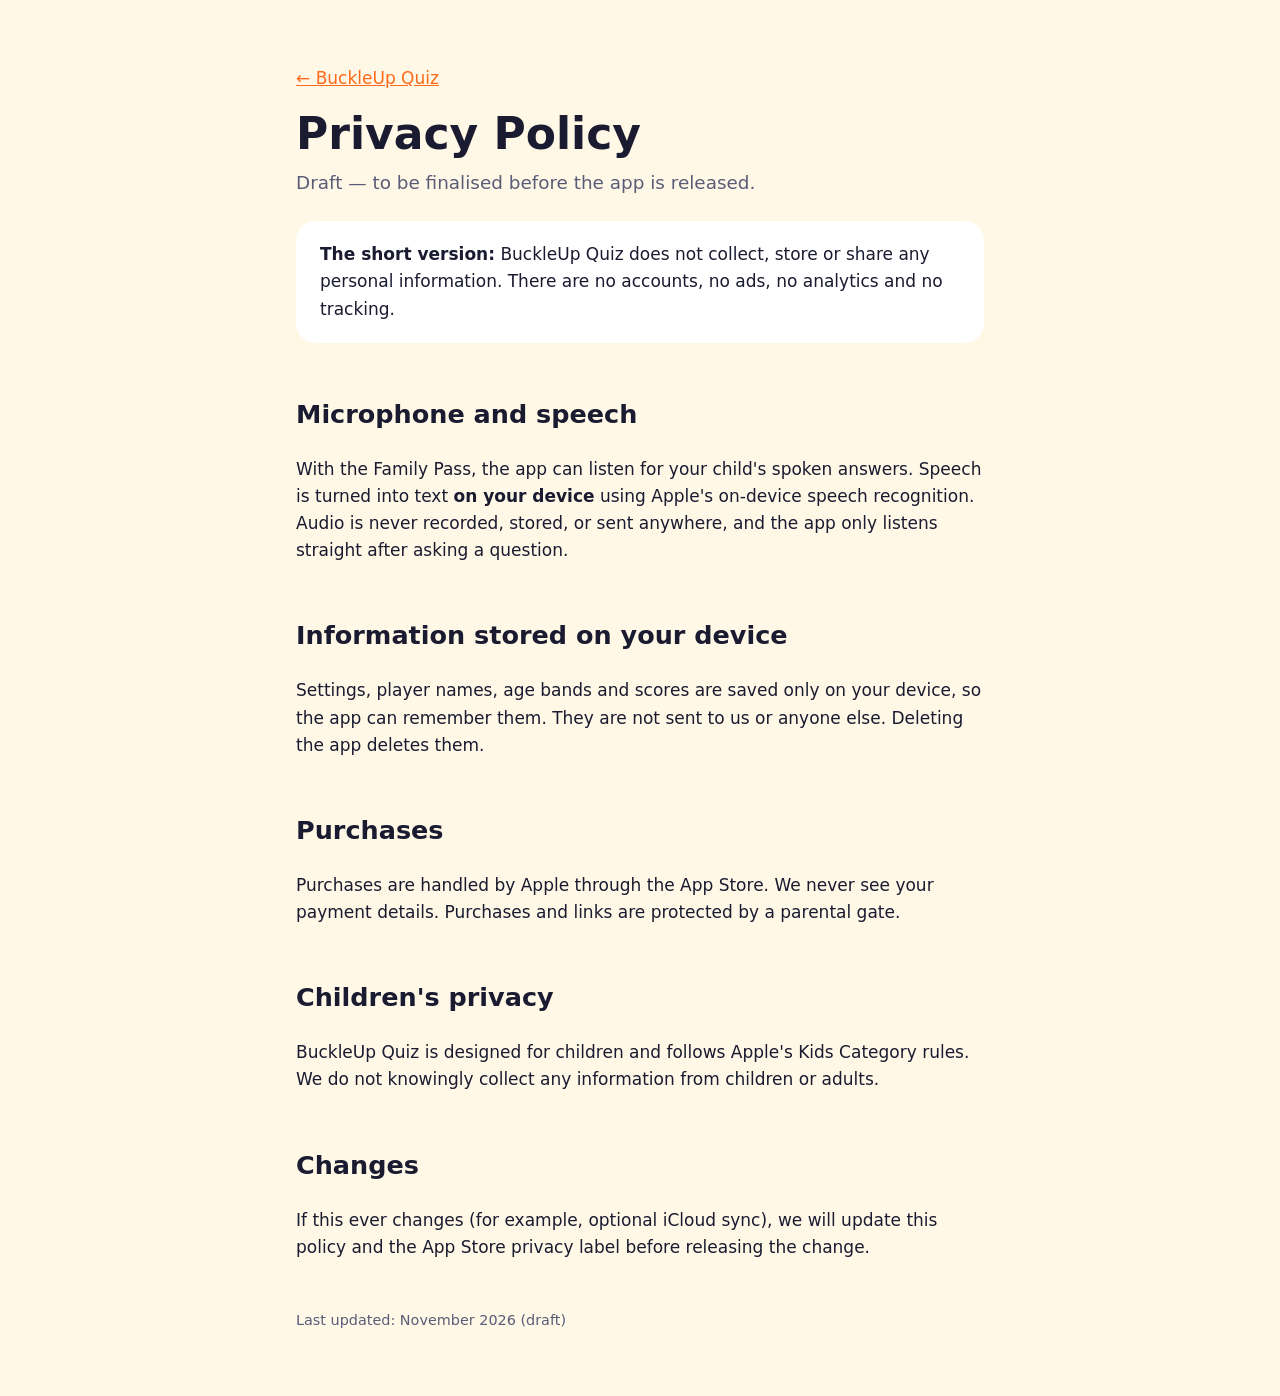
==== site/privacy.html @ 70a487c3 "Set up BuckleUp Quiz: structure, ADRs, stages, engine and Listen mode - Monorepo: XcodeGen iOS app, " ====
<!doctype html>
<html lang="en-AU">
<head>
  <meta charset="utf-8">
  <meta name="viewport" content="width=device-width, initial-scale=1">
  <title>Privacy Policy</title>
  <meta name="description" content="BuckleUp Quiz collects no personal data.">
  <link rel="stylesheet" href="style.css">
</head>
<body>
  <main>
    <p><a href="index.html">← BuckleUp Quiz</a></p>
    <h1>Privacy Policy</h1>
    <p class="tagline">Draft — to be finalised before the app is released.</p>

    <div class="card">
      <strong>The short version:</strong> BuckleUp Quiz does not collect, store or share any
      personal information. There are no accounts, no ads, no analytics and no tracking.
    </div>

    <h2>Microphone and speech</h2>
    <p>With the Family Pass, the app can listen for your child's spoken answers. Speech is turned
    into text <strong>on your device</strong> using Apple's on-device speech recognition. Audio is
    never recorded, stored, or sent anywhere, and the app only listens straight after asking a
    question.</p>

    <h2>Information stored on your device</h2>
    <p>Settings, player names, age bands and scores are saved only on your device, so the app can
    remember them. They are not sent to us or anyone else. Deleting the app deletes them.</p>

    <h2>Purchases</h2>
    <p>Purchases are handled by Apple through the App Store. We never see your payment details.
    Purchases and links are protected by a parental gate.</p>

    <h2>Children's privacy</h2>
    <p>BuckleUp Quiz is designed for children and follows Apple's Kids Category rules. We do not
    knowingly collect any information from children or adults.</p>

    <h2>Changes</h2>
    <p>If this ever changes (for example, optional iCloud sync), we will update this policy and the
    App Store privacy label before releasing the change.</p>

    <footer>Last updated: November 2026 (draft)</footer>
  </main>
</body>
</html>
---- site/style.css ----
:root {
  --bg: #fff8e7; --fg: #1a1b30; --muted: #5a5c78; --accent: #ff6919; --card: #ffffff;
  color-scheme: light dark;
}
@media (prefers-color-scheme: dark) {
  :root { --bg: #1a1b30; --fg: #f4f2ea; --muted: #b5b6cc; --accent: #ff8c4a; --card: #24264a; }
}
* { box-sizing: border-box; }
body {
  margin: 0; background: var(--bg); color: var(--fg);
  font: 17px/1.6 ui-rounded, "SF Pro Rounded", system-ui, -apple-system, "Segoe UI", sans-serif;
}
main { max-width: 720px; margin: 0 auto; padding: 48px 16px 64px; }
h1 { font-size: clamp(2rem, 6vw, 2.75rem); line-height: 1.15; margin: 0 0 8px; }
h2 { margin-top: 2em; }
.tagline { color: var(--muted); font-size: 1.15rem; margin-top: 0; }
.card { background: var(--card); border-radius: 20px; padding: 20px 24px; margin: 24px 0; }
.badge { display: inline-block; background: var(--accent); color: #fff; border-radius: 999px; padding: 2px 12px; font-weight: 700; font-size: .85rem; }
a { color: var(--accent); }
footer { color: var(--muted); font-size: .9rem; margin-top: 48px; }
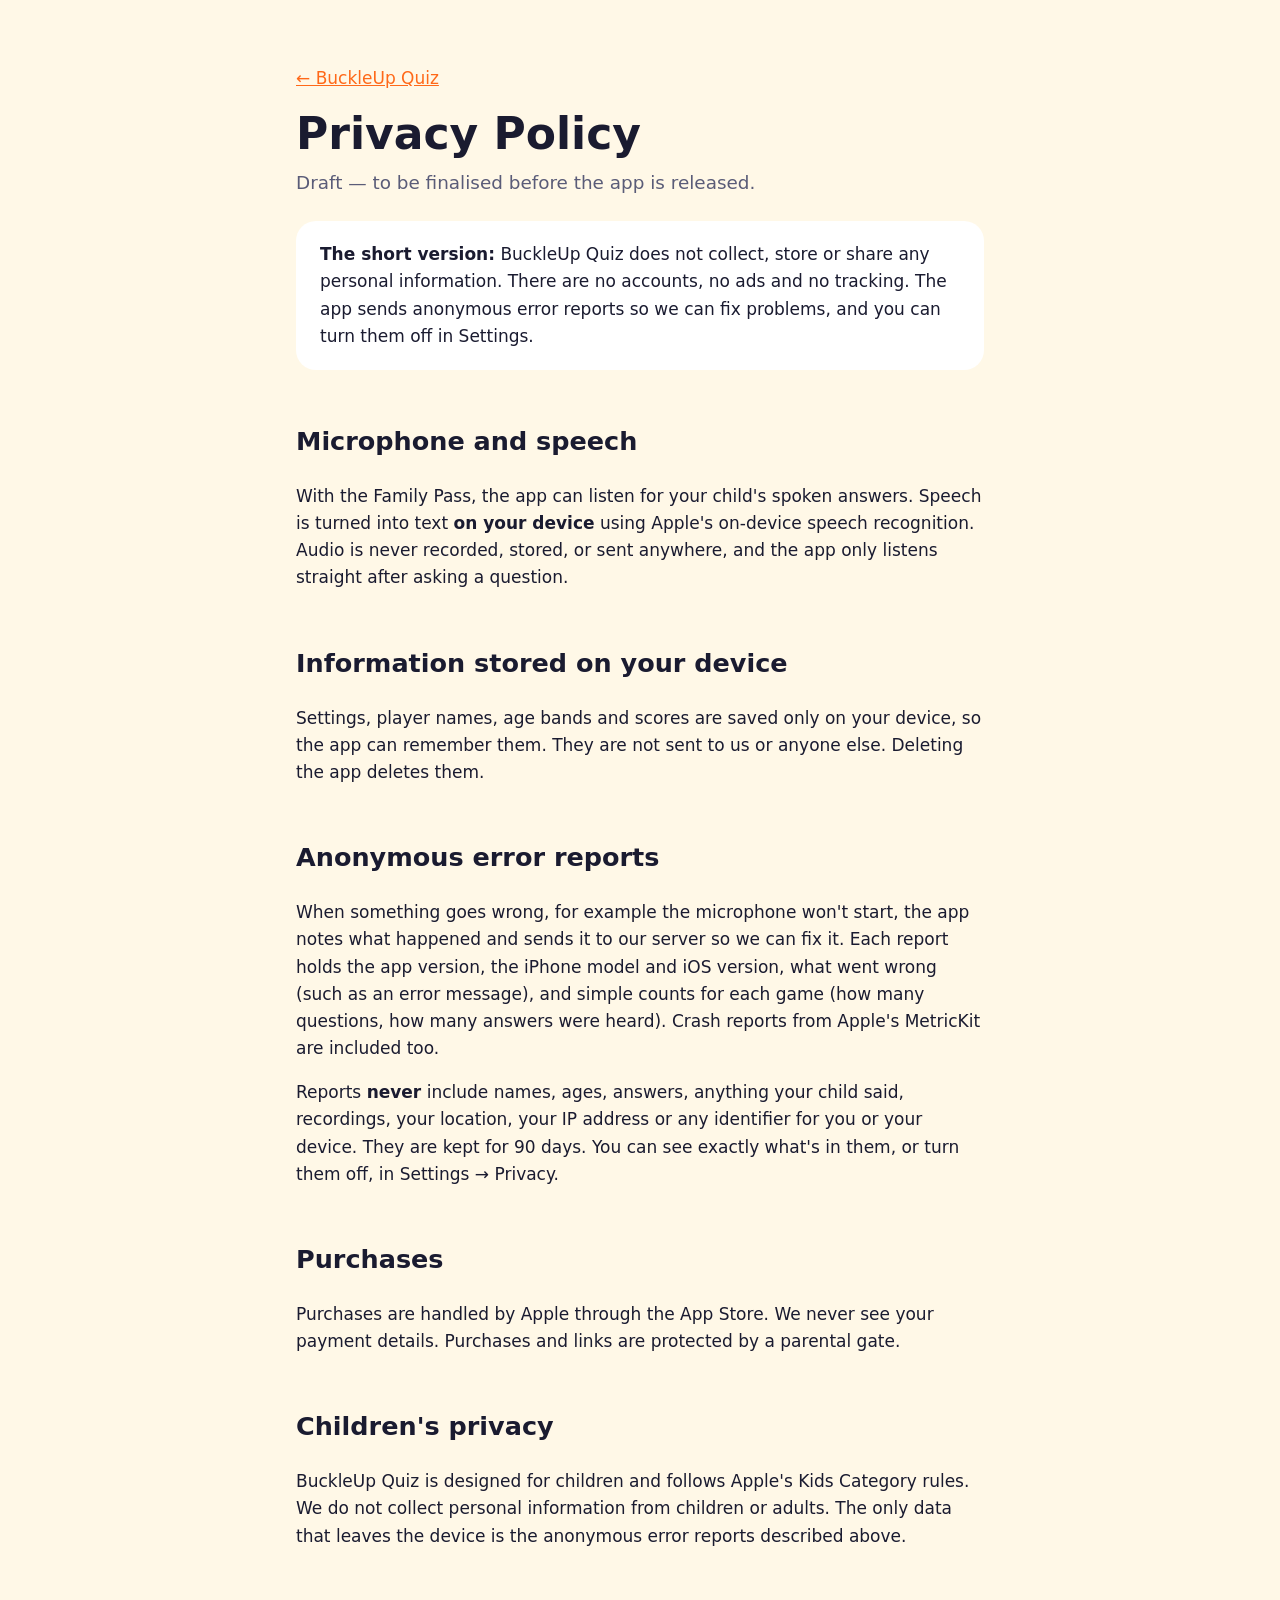
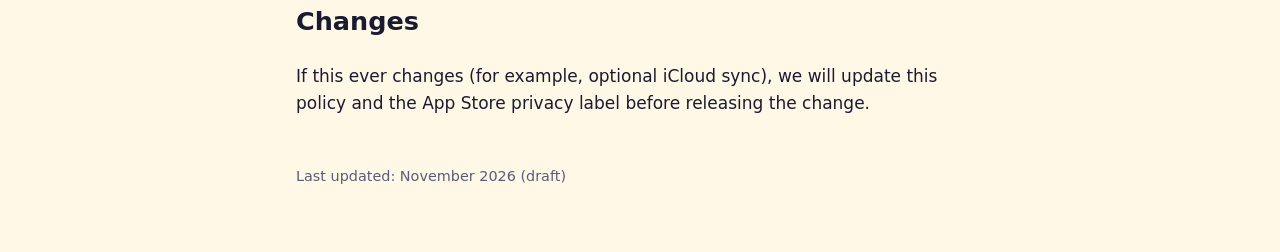
==== commit 70fa2db8: "Anonymous error reports (ADR-0020) So failures like "the microphone didn't start" reach us instead o" ====
--- a/site/privacy.html
+++ b/site/privacy.html
@@ -4,7 +4,7 @@
   <meta charset="utf-8">
   <meta name="viewport" content="width=device-width, initial-scale=1">
   <title>Privacy Policy</title>
-  <meta name="description" content="BuckleUp Quiz collects no personal data.">
+  <meta name="description" content="BuckleUp Quiz collects no personal data. Anonymous error reports help fix problems.">
   <link rel="stylesheet" href="style.css">
 </head>
 <body>
@@ -15,7 +15,8 @@
 
     <div class="card">
       <strong>The short version:</strong> BuckleUp Quiz does not collect, store or share any
-      personal information. There are no accounts, no ads, no analytics and no tracking.
+      personal information. There are no accounts, no ads and no tracking. The app sends
+      anonymous error reports so we can fix problems, and you can turn them off in Settings.
     </div>
 
     <h2>Microphone and speech</h2>
@@ -28,13 +29,24 @@
     <p>Settings, player names, age bands and scores are saved only on your device, so the app can
     remember them. They are not sent to us or anyone else. Deleting the app deletes them.</p>
 
+    <h2>Anonymous error reports</h2>
+    <p>When something goes wrong, for example the microphone won't start, the app notes what
+    happened and sends it to our server so we can fix it. Each report holds the app version,
+    the iPhone model and iOS version, what went wrong (such as an error message), and simple
+    counts for each game (how many questions, how many answers were heard). Crash reports from
+    Apple's MetricKit are included too.</p>
+    <p>Reports <strong>never</strong> include names, ages, answers, anything your child said,
+    recordings, your location, your IP address or any identifier for you or your device. They
+    are kept for 90 days. You can see exactly what's in them, or turn them off, in
+    Settings → Privacy.</p>
     <h2>Purchases</h2>
     <p>Purchases are handled by Apple through the App Store. We never see your payment details.
     Purchases and links are protected by a parental gate.</p>
 
     <h2>Children's privacy</h2>
     <p>BuckleUp Quiz is designed for children and follows Apple's Kids Category rules. We do not
-    knowingly collect any information from children or adults.</p>
+    collect personal information from children or adults. The only data that leaves the device
+    is the anonymous error reports described above.</p>
 
     <h2>Changes</h2>
     <p>If this ever changes (for example, optional iCloud sync), we will update this policy and the
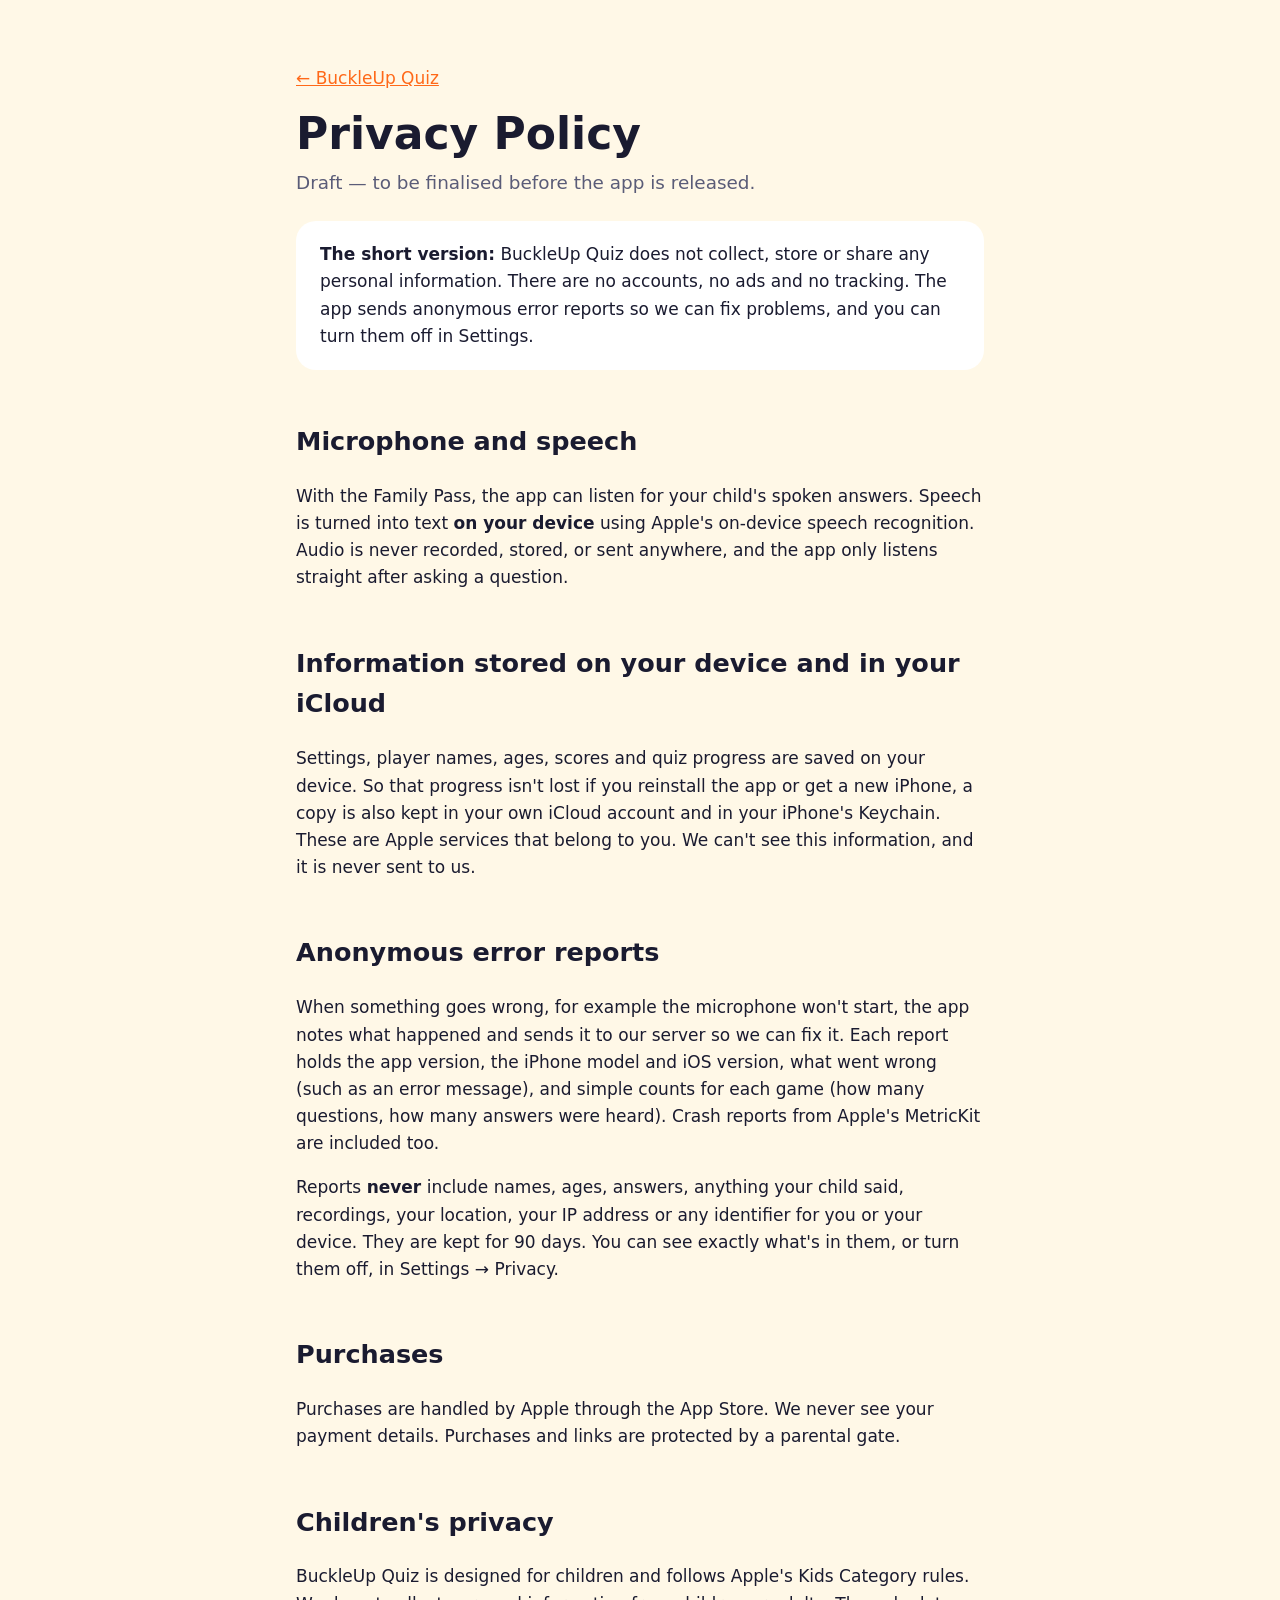
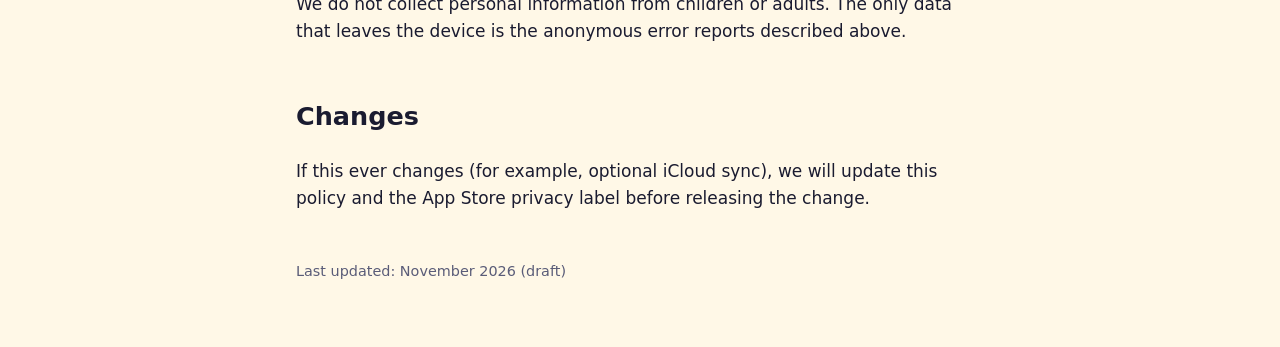
==== commit 9ea2cf9b: "Progress survives a reinstall; no Endless mode, 50-question cap - ProgressSync (ADR-0023): one backu" ====
--- a/site/privacy.html
+++ b/site/privacy.html
@@ -25,9 +25,11 @@
     never recorded, stored, or sent anywhere, and the app only listens straight after asking a
     question.</p>
 
-    <h2>Information stored on your device</h2>
-    <p>Settings, player names, age bands and scores are saved only on your device, so the app can
-    remember them. They are not sent to us or anyone else. Deleting the app deletes them.</p>
+    <h2>Information stored on your device and in your iCloud</h2>
+    <p>Settings, player names, ages, scores and quiz progress are saved on your device. So that
+    progress isn't lost if you reinstall the app or get a new iPhone, a copy is also kept in your
+    own iCloud account and in your iPhone's Keychain. These are Apple services that belong to
+    you. We can't see this information, and it is never sent to us.</p>
 
     <h2>Anonymous error reports</h2>
     <p>When something goes wrong, for example the microphone won't start, the app notes what
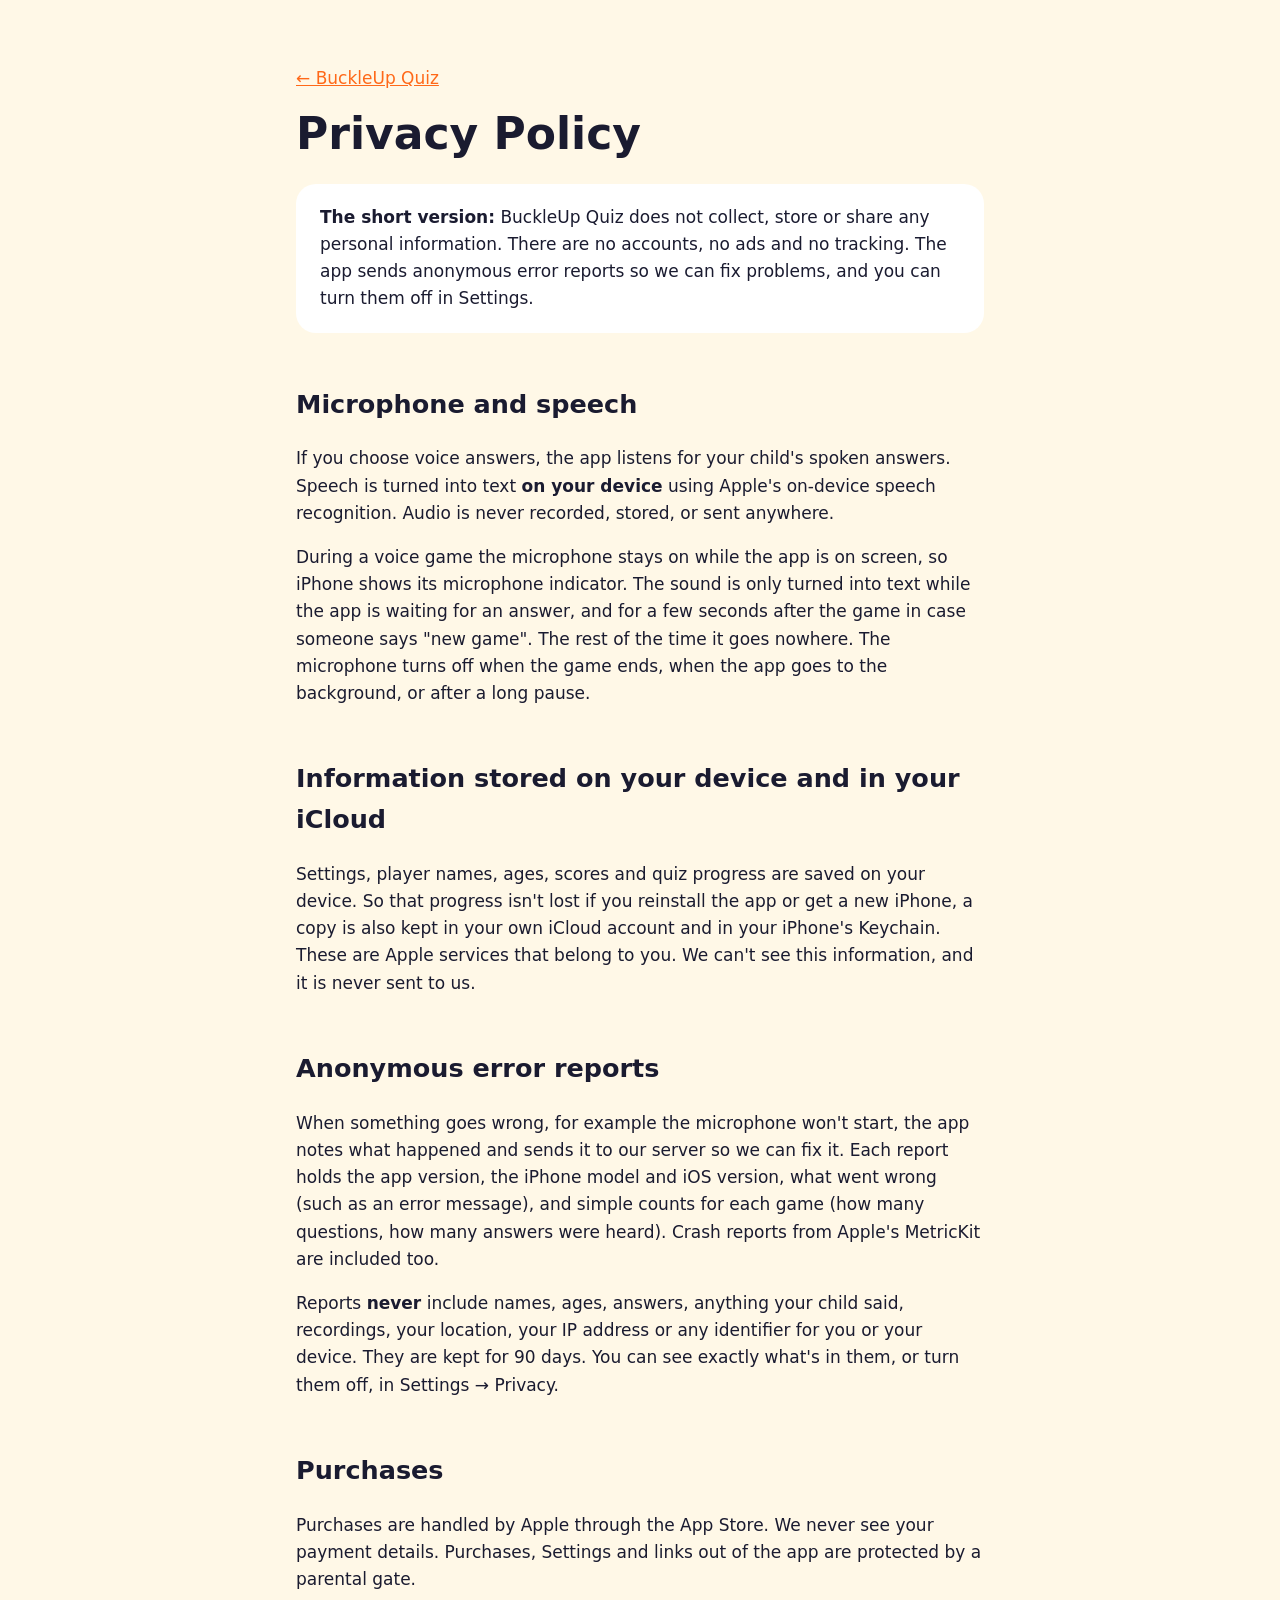
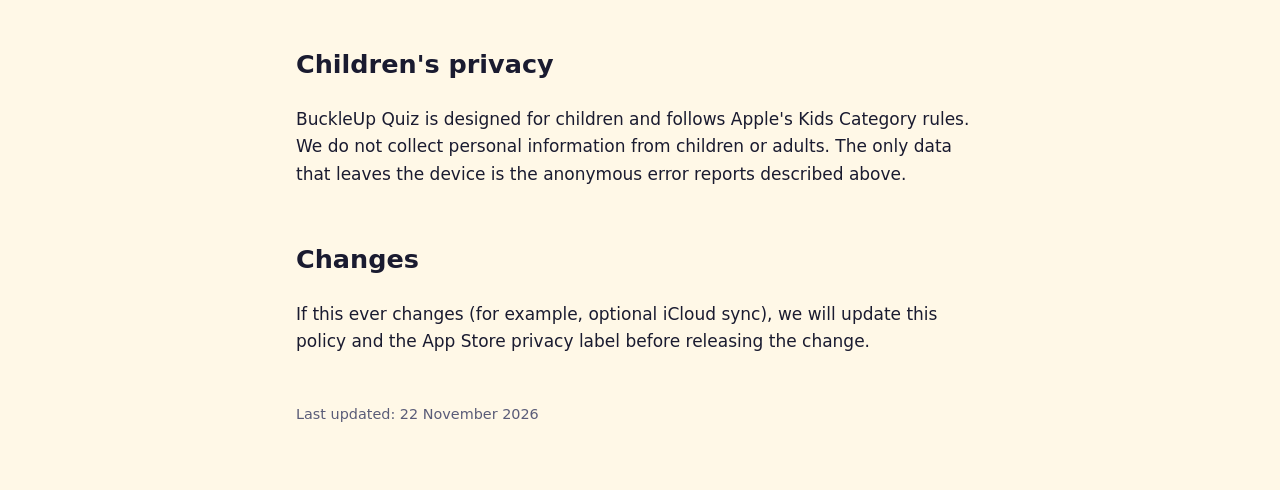
==== commit ddbaedc1: "Final privacy policy; network check done in code The policy now matches the app: voice answers are f" ====
--- a/site/privacy.html
+++ b/site/privacy.html
@@ -11,7 +11,6 @@
   <main>
     <p><a href="index.html">← BuckleUp Quiz</a></p>
     <h1>Privacy Policy</h1>
-    <p class="tagline">Draft — to be finalised before the app is released.</p>
 
     <div class="card">
       <strong>The short version:</strong> BuckleUp Quiz does not collect, store or share any
@@ -20,10 +19,14 @@
     </div>
 
     <h2>Microphone and speech</h2>
-    <p>With the Family Pass, the app can listen for your child's spoken answers. Speech is turned
-    into text <strong>on your device</strong> using Apple's on-device speech recognition. Audio is
-    never recorded, stored, or sent anywhere, and the app only listens straight after asking a
-    question.</p>
+    <p>If you choose voice answers, the app listens for your child's spoken answers. Speech is
+    turned into text <strong>on your device</strong> using Apple's on-device speech recognition.
+    Audio is never recorded, stored, or sent anywhere.</p>
+    <p>During a voice game the microphone stays on while the app is on screen, so iPhone shows
+    its microphone indicator. The sound is only turned into text while the app is waiting for an
+    answer, and for a few seconds after the game in case someone says "new game". The rest of the
+    time it goes nowhere. The microphone turns off when the game ends, when the app goes to the
+    background, or after a long pause.</p>
 
     <h2>Information stored on your device and in your iCloud</h2>
     <p>Settings, player names, ages, scores and quiz progress are saved on your device. So that
@@ -43,7 +46,7 @@
     Settings → Privacy.</p>
     <h2>Purchases</h2>
     <p>Purchases are handled by Apple through the App Store. We never see your payment details.
-    Purchases and links are protected by a parental gate.</p>
+    Purchases, Settings and links out of the app are protected by a parental gate.</p>
 
     <h2>Children's privacy</h2>
     <p>BuckleUp Quiz is designed for children and follows Apple's Kids Category rules. We do not
@@ -54,7 +57,7 @@
     <p>If this ever changes (for example, optional iCloud sync), we will update this policy and the
     App Store privacy label before releasing the change.</p>
 
-    <footer>Last updated: November 2026 (draft)</footer>
+    <footer>Last updated: 22 November 2026</footer>
   </main>
 </body>
 </html>
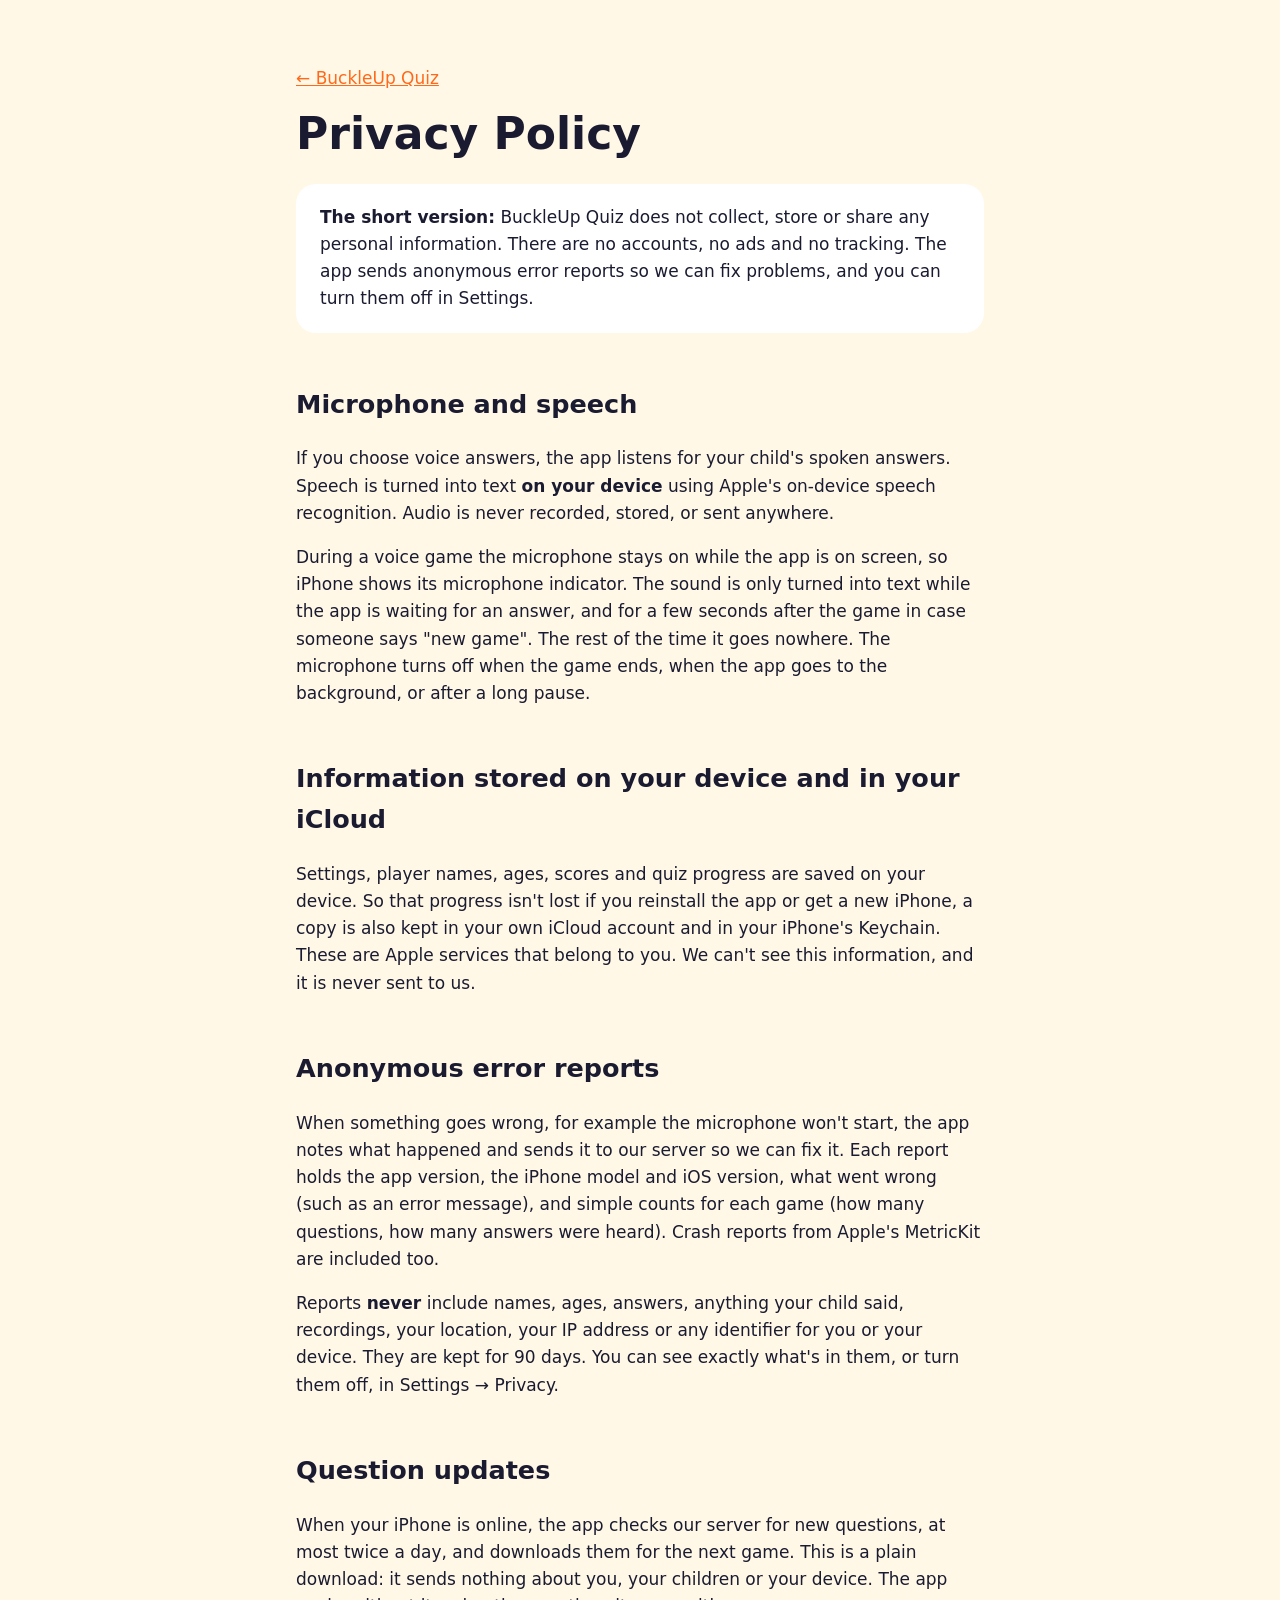
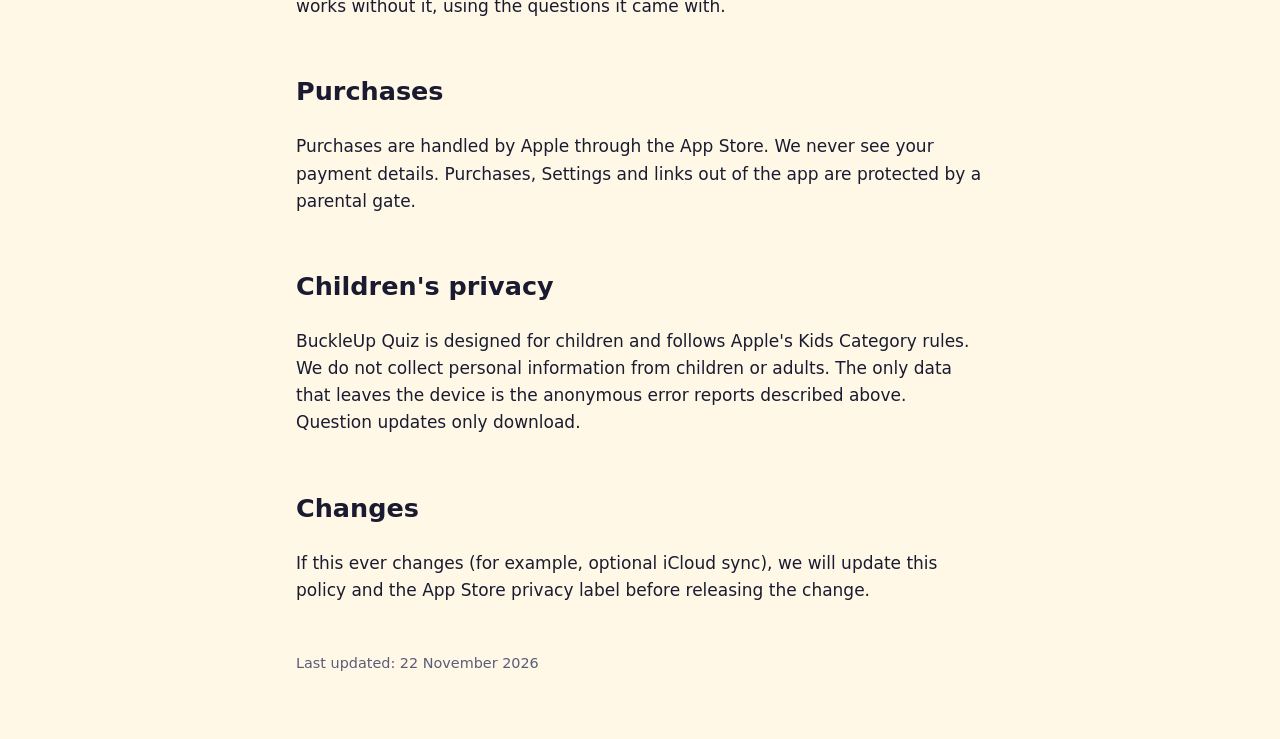
==== commit c71e1c64: "New questions without an app update (ADR-0031); every ADR in Progress Signed question sets on our CD" ====
--- a/site/privacy.html
+++ b/site/privacy.html
@@ -44,6 +44,13 @@
     recordings, your location, your IP address or any identifier for you or your device. They
     are kept for 90 days. You can see exactly what's in them, or turn them off, in
     Settings → Privacy.</p>
+
+    <h2>Question updates</h2>
+    <p>When your iPhone is online, the app checks our server for new questions, at most twice a
+    day, and downloads them for the next game. This is a plain download: it sends nothing about
+    you, your children or your device. The app works without it, using the questions it came
+    with.</p>
+
     <h2>Purchases</h2>
     <p>Purchases are handled by Apple through the App Store. We never see your payment details.
     Purchases, Settings and links out of the app are protected by a parental gate.</p>
@@ -51,7 +58,7 @@
     <h2>Children's privacy</h2>
     <p>BuckleUp Quiz is designed for children and follows Apple's Kids Category rules. We do not
     collect personal information from children or adults. The only data that leaves the device
-    is the anonymous error reports described above.</p>
+    is the anonymous error reports described above. Question updates only download.</p>
 
     <h2>Changes</h2>
     <p>If this ever changes (for example, optional iCloud sync), we will update this policy and the
